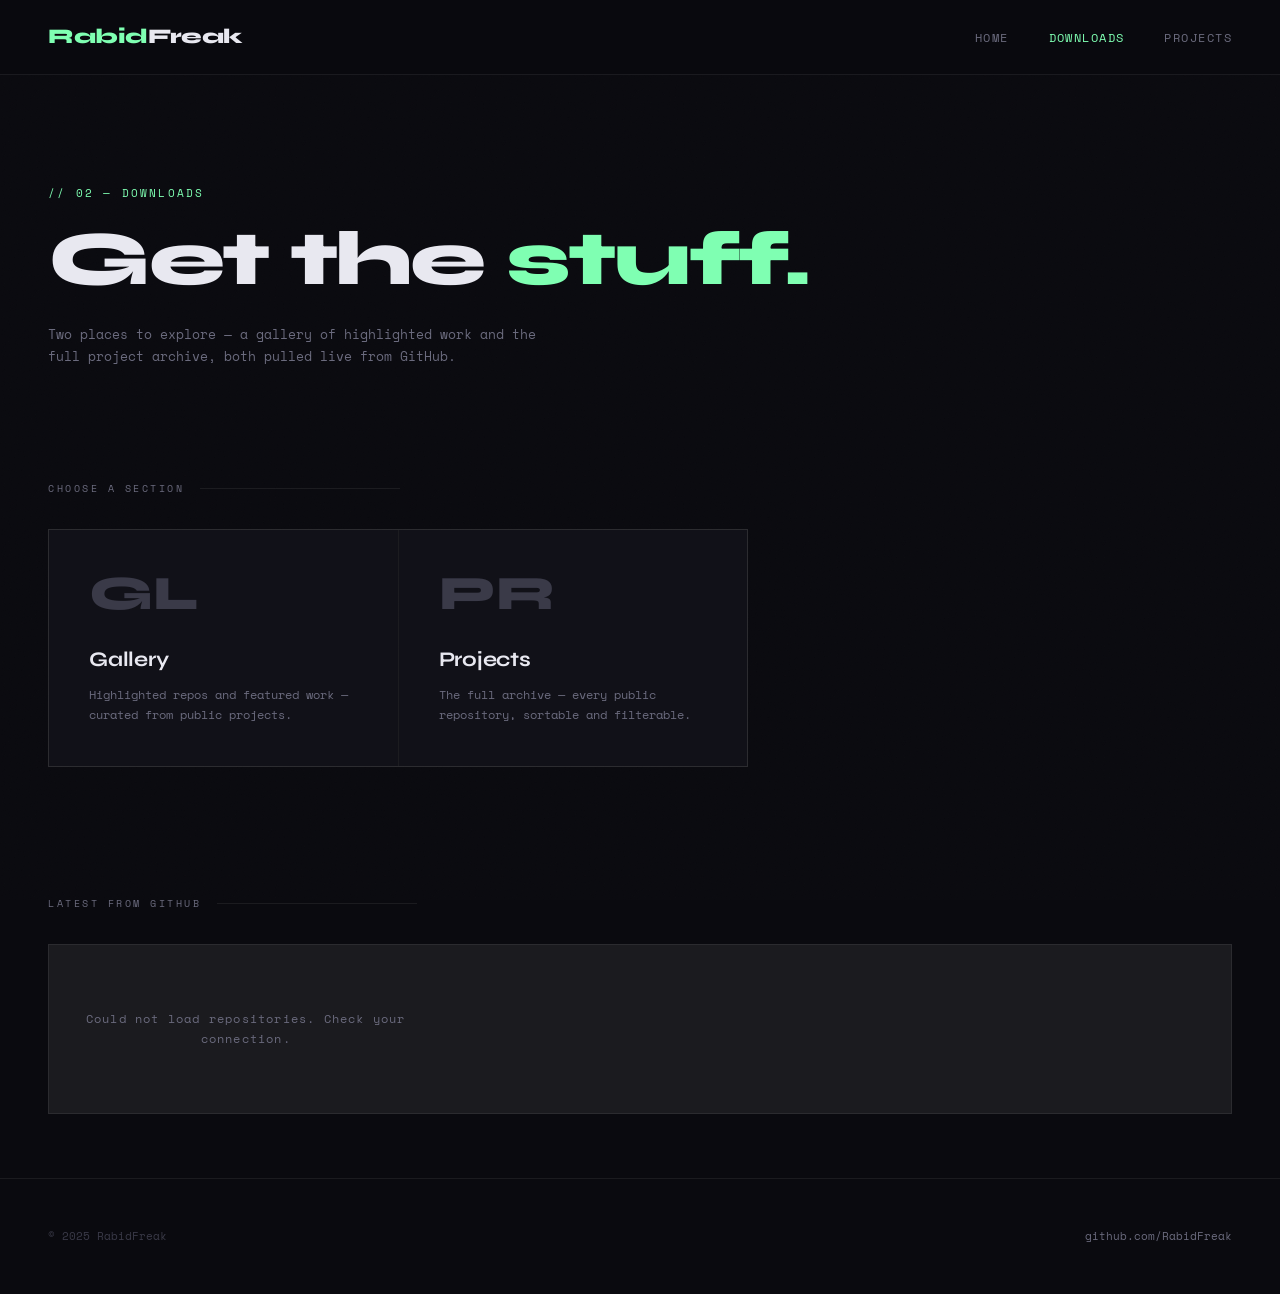
==== downloads.html @ 247144f9 "Add files via upload" ====
<!DOCTYPE html>
<html lang="en">
<head>
  <meta charset="UTF-8">
  <meta name="viewport" content="width=device-width, initial-scale=1.0">
  <title>Downloads — RabidFreak</title>
  <link rel="stylesheet" href="style.css">
</head>
<body>

<nav>
  <a href="index.html" class="nav-logo">Rabid<span>Freak</span></a>
  <ul class="nav-links">
    <li><a href="index.html">Home</a></li>
    <li><a href="downloads.html" class="active">Downloads</a></li>
    <li><a href="projects.html">Projects</a></li>
  </ul>
</nav>

<main>
  <div class="page-header reveal">
    <p class="eyebrow">// 02 — Downloads</p>
    <h1>Get the <span class="hl">stuff.</span></h1>
    <p>Two places to explore — a gallery of highlighted work and the full project archive, both pulled live from GitHub.</p>
  </div>

  <section class="reveal">
    <div class="section-label">Choose a section</div>
    <div class="downloads-grid">
      <a href="gallery.html" class="dl-card">
        <div class="dl-icon">GL</div>
        <h3>Gallery</h3>
        <p>Highlighted repos and featured work — curated from public projects.</p>
      </a>
      <a href="projects.html" class="dl-card">
        <div class="dl-icon">PR</div>
        <h3>Projects</h3>
        <p>The full archive — every public repository, sortable and filterable.</p>
      </a>
    </div>
  </section>

  <section class="reveal">
    <div class="section-label">Latest from GitHub</div>
    <div id="latest-repos" class="repo-grid">
      <div class="loading">Fetching repos<span class="loading-dots"></span></div>
    </div>
  </section>
</main>

<footer>
  <span>© 2025 RabidFreak</span>
  <a href="https://github.com/RabidFreak" target="_blank">github.com/RabidFreak</a>
</footer>

<script>
  const reveals = document.querySelectorAll('.reveal');
  const obs = new IntersectionObserver(entries => {
    entries.forEach(e => { if (e.isIntersecting) e.target.classList.add('visible'); });
  }, { threshold: 0.1 });
  reveals.forEach(r => obs.observe(r));

  const LANG_COLORS = {
    JavaScript: '#f7df1e', TypeScript: '#3178c6', Python: '#3572A5',
    HTML: '#e34c26', CSS: '#563d7c', Shell: '#89e051',
    C: '#555555', 'C++': '#f34b7d', 'C#': '#178600',
    Java: '#b07219', Go: '#00ADD8', Rust: '#dea584',
    Ruby: '#701516', PHP: '#4F5D95', Swift: '#F05138',
    Kotlin: '#A97BFF', Dart: '#00B4AB',
  };

  async function loadLatest() {
    try {
      const res = await fetch('https://api.github.com/users/RabidFreak/repos?sort=updated&per_page=6');
      const repos = await res.json();
      const container = document.getElementById('latest-repos');

      if (!repos.length) {
        container.innerHTML = '<div class="empty">No public repositories found.</div>';
        return;
      }

      container.innerHTML = repos.map(repo => {
        const color = LANG_COLORS[repo.language] || 'var(--accent)';
        const desc = repo.description || 'No description provided.';
        return `
          <a href="${repo.html_url}" target="_blank" class="repo-card">
            <div class="repo-name">${repo.name}</div>
            <div class="repo-desc">${desc}</div>
            <div class="repo-footer">
              ${repo.language ? `<span class="repo-lang"><span class="lang-dot" style="background:${color}"></span>${repo.language}</span>` : ''}
              <span>★ ${repo.stargazers_count}</span>
              <span>⑂ ${repo.forks_count}</span>
            </div>
          </a>`;
      }).join('');
    } catch (e) {
      document.getElementById('latest-repos').innerHTML =
        '<div class="empty">Could not load repositories. Check your connection.</div>';
    }
  }

  loadLatest();
</script>
</body>
</html>
---- style.css ----
@import url('https://fonts.googleapis.com/css2?family=Space+Mono:ital,wght@0,400;0,700;1,400&family=Syne:wght@400;600;700;800&display=swap');

*, *::before, *::after { box-sizing: border-box; margin: 0; padding: 0; }

:root {
  --bg: #0a0a0f;
  --surface: #111118;
  --surface2: #18181f;
  --border: rgba(255,255,255,0.07);
  --border-hover: rgba(255,255,255,0.18);
  --accent: #7fffb2;
  --accent2: #5bffe4;
  --accent3: #ff6b6b;
  --text: #e8e8f0;
  --muted: #6b6b7e;
  --muted2: #3a3a48;
  --font-display: 'Syne', sans-serif;
  --font-mono: 'Space Mono', monospace;
}

html { scroll-behavior: smooth; }

body {
  background: var(--bg);
  color: var(--text);
  font-family: var(--font-mono);
  font-size: 14px;
  line-height: 1.7;
  min-height: 100vh;
  overflow-x: hidden;
}

/* Noise texture overlay */
body::before {
  content: '';
  position: fixed;
  inset: 0;
  background-image: url("data:image/svg+xml,%3Csvg viewBox='0 0 256 256' xmlns='http://www.w3.org/2000/svg'%3E%3Cfilter id='n'%3E%3CfeTurbulence type='fractalNoise' baseFrequency='0.9' numOctaves='4' stitchTiles='stitch'/%3E%3C/filter%3E%3Crect width='100%25' height='100%25' filter='url(%23n)' opacity='0.035'/%3E%3C/svg%3E");
  background-size: 200px 200px;
  pointer-events: none;
  z-index: 0;
  opacity: 0.5;
}

/* ===== NAV ===== */
nav {
  position: fixed;
  top: 0;
  left: 0;
  right: 0;
  z-index: 100;
  display: flex;
  align-items: center;
  justify-content: space-between;
  padding: 1.2rem 3rem;
  background: rgba(10,10,15,0.85);
  backdrop-filter: blur(12px);
  border-bottom: 1px solid var(--border);
}

.nav-logo {
  font-family: var(--font-display);
  font-weight: 800;
  font-size: 1.3rem;
  color: var(--accent);
  text-decoration: none;
  letter-spacing: -0.02em;
}

.nav-logo span { color: var(--text); }

.nav-links {
  display: flex;
  gap: 2.5rem;
  list-style: none;
}

.nav-links a {
  color: var(--muted);
  text-decoration: none;
  font-size: 12px;
  letter-spacing: 0.12em;
  text-transform: uppercase;
  transition: color 0.2s;
}

.nav-links a:hover,
.nav-links a.active { color: var(--accent); }

/* ===== MAIN WRAPPER ===== */
main {
  position: relative;
  z-index: 1;
  padding-top: 80px;
}

/* ===== PAGE HEADER ===== */
.page-header {
  padding: 5rem 3rem 3rem;
  max-width: 900px;
}

.page-header .eyebrow {
  font-size: 11px;
  letter-spacing: 0.2em;
  text-transform: uppercase;
  color: var(--accent);
  margin-bottom: 1rem;
}

.page-header h1 {
  font-family: var(--font-display);
  font-size: clamp(2.5rem, 6vw, 5rem);
  font-weight: 800;
  line-height: 1.05;
  letter-spacing: -0.03em;
  color: var(--text);
}

.page-header h1 .hl { color: var(--accent); }

.page-header p {
  margin-top: 1.5rem;
  color: var(--muted);
  font-size: 13px;
  max-width: 520px;
}

/* ===== SECTION ===== */
section {
  padding: 4rem 3rem;
}

.section-label {
  font-size: 10px;
  letter-spacing: 0.25em;
  text-transform: uppercase;
  color: var(--muted);
  margin-bottom: 2rem;
  display: flex;
  align-items: center;
  gap: 1rem;
}

.section-label::after {
  content: '';
  flex: 1;
  height: 1px;
  background: var(--border);
  max-width: 200px;
}

/* ===== CARDS ===== */
.card-grid {
  display: grid;
  grid-template-columns: repeat(auto-fill, minmax(280px, 1fr));
  gap: 1.5px;
  background: var(--border);
  border: 1px solid var(--border);
}

.card {
  background: var(--surface);
  padding: 2rem;
  text-decoration: none;
  color: var(--text);
  transition: background 0.2s;
  position: relative;
  overflow: hidden;
}

.card::before {
  content: '';
  position: absolute;
  top: 0; left: 0; right: 0;
  height: 2px;
  background: var(--accent);
  transform: scaleX(0);
  transform-origin: left;
  transition: transform 0.3s;
}

.card:hover { background: var(--surface2); }
.card:hover::before { transform: scaleX(1); }

.card-tag {
  font-size: 10px;
  letter-spacing: 0.15em;
  text-transform: uppercase;
  color: var(--accent);
  margin-bottom: 1rem;
}

.card h3 {
  font-family: var(--font-display);
  font-size: 1.2rem;
  font-weight: 700;
  letter-spacing: -0.01em;
  margin-bottom: 0.75rem;
  color: var(--text);
}

.card p {
  font-size: 12px;
  color: var(--muted);
  line-height: 1.6;
}

.card-meta {
  margin-top: 1.5rem;
  display: flex;
  gap: 1rem;
  font-size: 11px;
  color: var(--muted2);
}

.card-meta span { display: flex; align-items: center; gap: 0.3rem; }

/* ===== REPO CARDS ===== */
.repo-grid {
  display: grid;
  grid-template-columns: repeat(auto-fill, minmax(300px, 1fr));
  gap: 1px;
  background: var(--border);
  border: 1px solid var(--border);
}

.repo-card {
  background: var(--surface);
  padding: 1.75rem;
  text-decoration: none;
  color: inherit;
  display: flex;
  flex-direction: column;
  gap: 0.75rem;
  transition: background 0.2s;
  position: relative;
}

.repo-card:hover { background: var(--surface2); }

.repo-card::after {
  content: '↗';
  position: absolute;
  top: 1.75rem;
  right: 1.75rem;
  font-size: 14px;
  color: var(--muted2);
  transition: color 0.2s, transform 0.2s;
}

.repo-card:hover::after { color: var(--accent); transform: translate(2px, -2px); }

.repo-name {
  font-family: var(--font-display);
  font-weight: 700;
  font-size: 1rem;
  color: var(--text);
  padding-right: 2rem;
}

.repo-desc {
  font-size: 12px;
  color: var(--muted);
  line-height: 1.6;
  flex: 1;
}

.repo-footer {
  display: flex;
  gap: 1.2rem;
  font-size: 11px;
  color: var(--muted2);
  margin-top: 0.5rem;
}

.repo-lang {
  display: flex;
  align-items: center;
  gap: 0.4rem;
}

.lang-dot {
  width: 8px;
  height: 8px;
  border-radius: 50%;
  background: var(--accent);
}

/* ===== LOADING / EMPTY ===== */
.loading, .empty {
  padding: 4rem 2rem;
  text-align: center;
  color: var(--muted);
  font-size: 12px;
  letter-spacing: 0.1em;
}

.loading-dots::after {
  content: '...';
  animation: dots 1.2s steps(4, end) infinite;
}

@keyframes dots {
  0%, 25% { content: ''; }
  50% { content: '.'; }
  75% { content: '..'; }
  100% { content: '...'; }
}

/* ===== HERO (index) ===== */
.hero {
  min-height: calc(100vh - 80px);
  display: flex;
  flex-direction: column;
  justify-content: center;
  padding: 4rem 3rem;
  position: relative;
}

.hero-grid-bg {
  position: absolute;
  inset: 0;
  background-image:
    linear-gradient(var(--border) 1px, transparent 1px),
    linear-gradient(90deg, var(--border) 1px, transparent 1px);
  background-size: 60px 60px;
  mask-image: radial-gradient(ellipse 80% 80% at 50% 50%, black 40%, transparent 100%);
}

.hero-eyebrow {
  font-size: 11px;
  letter-spacing: 0.25em;
  text-transform: uppercase;
  color: var(--accent);
  margin-bottom: 2rem;
  position: relative;
}

.hero h1 {
  font-family: var(--font-display);
  font-size: clamp(3rem, 9vw, 8rem);
  font-weight: 800;
  line-height: 0.95;
  letter-spacing: -0.04em;
  color: var(--text);
  position: relative;
  max-width: 800px;
}

.hero h1 .big-accent { color: var(--accent); display: block; }

.hero-sub {
  margin-top: 2.5rem;
  color: var(--muted);
  font-size: 13px;
  max-width: 480px;
  position: relative;
  line-height: 1.8;
}

.hero-nav-cards {
  margin-top: 4rem;
  display: grid;
  grid-template-columns: repeat(3, 1fr);
  gap: 1px;
  background: var(--border);
  border: 1px solid var(--border);
  max-width: 700px;
  position: relative;
}

.hero-nav-card {
  background: var(--surface);
  padding: 1.75rem;
  text-decoration: none;
  color: var(--text);
  transition: background 0.2s;
  display: block;
}

.hero-nav-card:hover { background: var(--surface2); }

.hero-nav-card .num {
  font-size: 10px;
  color: var(--muted2);
  letter-spacing: 0.1em;
  margin-bottom: 1rem;
}

.hero-nav-card .title {
  font-family: var(--font-display);
  font-size: 1.1rem;
  font-weight: 700;
  color: var(--text);
  margin-bottom: 0.4rem;
}

.hero-nav-card .desc {
  font-size: 11px;
  color: var(--muted);
}

.hero-nav-card:hover .title { color: var(--accent); }

/* ===== DOWNLOADS ===== */
.downloads-grid {
  display: grid;
  grid-template-columns: repeat(2, 1fr);
  gap: 1px;
  background: var(--border);
  border: 1px solid var(--border);
  max-width: 700px;
}

.dl-card {
  background: var(--surface);
  padding: 2.5rem;
  text-decoration: none;
  color: var(--text);
  transition: background 0.2s;
  display: block;
}

.dl-card:hover { background: var(--surface2); }

.dl-card .dl-icon {
  font-family: var(--font-display);
  font-size: 3rem;
  font-weight: 800;
  color: var(--muted2);
  margin-bottom: 1.5rem;
  line-height: 1;
  transition: color 0.2s;
}

.dl-card:hover .dl-icon { color: var(--accent); }

.dl-card h3 {
  font-family: var(--font-display);
  font-size: 1.3rem;
  font-weight: 700;
  margin-bottom: 0.5rem;
  letter-spacing: -0.01em;
}

.dl-card p {
  font-size: 12px;
  color: var(--muted);
}

/* ===== GALLERY ===== */
.gallery-grid {
  display: grid;
  grid-template-columns: repeat(auto-fill, minmax(240px, 1fr));
  gap: 1px;
  background: var(--border);
  border: 1px solid var(--border);
}

.gallery-item {
  background: var(--surface);
  padding: 2.5rem 2rem;
  text-decoration: none;
  color: var(--text);
  transition: background 0.2s;
  display: flex;
  flex-direction: column;
  gap: 1rem;
  min-height: 180px;
  position: relative;
}

.gallery-item:hover { background: var(--surface2); }

.gallery-item .gi-type {
  font-size: 10px;
  letter-spacing: 0.2em;
  text-transform: uppercase;
  color: var(--accent2);
}

.gallery-item h3 {
  font-family: var(--font-display);
  font-size: 1.1rem;
  font-weight: 700;
  letter-spacing: -0.01em;
  flex: 1;
}

.gallery-item .gi-link {
  font-size: 11px;
  color: var(--muted);
  transition: color 0.2s;
}

.gallery-item:hover .gi-link { color: var(--accent); }

/* ===== FOOTER ===== */
footer {
  position: relative;
  z-index: 1;
  padding: 3rem;
  border-top: 1px solid var(--border);
  display: flex;
  justify-content: space-between;
  align-items: center;
  font-size: 11px;
  color: var(--muted2);
}

footer a {
  color: var(--muted);
  text-decoration: none;
  transition: color 0.2s;
}

footer a:hover { color: var(--accent); }

/* ===== FILTER BAR ===== */
.filter-bar {
  display: flex;
  gap: 0.75rem;
  flex-wrap: wrap;
  margin-bottom: 2rem;
}

.filter-btn {
  background: none;
  border: 1px solid var(--border);
  color: var(--muted);
  font-family: var(--font-mono);
  font-size: 11px;
  letter-spacing: 0.1em;
  text-transform: uppercase;
  padding: 0.4rem 1rem;
  cursor: pointer;
  transition: all 0.2s;
}

.filter-btn:hover { border-color: var(--border-hover); color: var(--text); }
.filter-btn.active { border-color: var(--accent); color: var(--accent); }

/* ===== SCROLL REVEAL ===== */
.reveal {
  opacity: 0;
  transform: translateY(20px);
  transition: opacity 0.5s ease, transform 0.5s ease;
}

.reveal.visible {
  opacity: 1;
  transform: translateY(0);
}

@media (max-width: 700px) {
  nav { padding: 1rem 1.5rem; }
  .nav-links { gap: 1.5rem; }
  section, .page-header, .hero { padding-left: 1.5rem; padding-right: 1.5rem; }
  .hero-nav-cards, .downloads-grid { grid-template-columns: 1fr; }
  footer { flex-direction: column; gap: 1rem; text-align: center; }
}
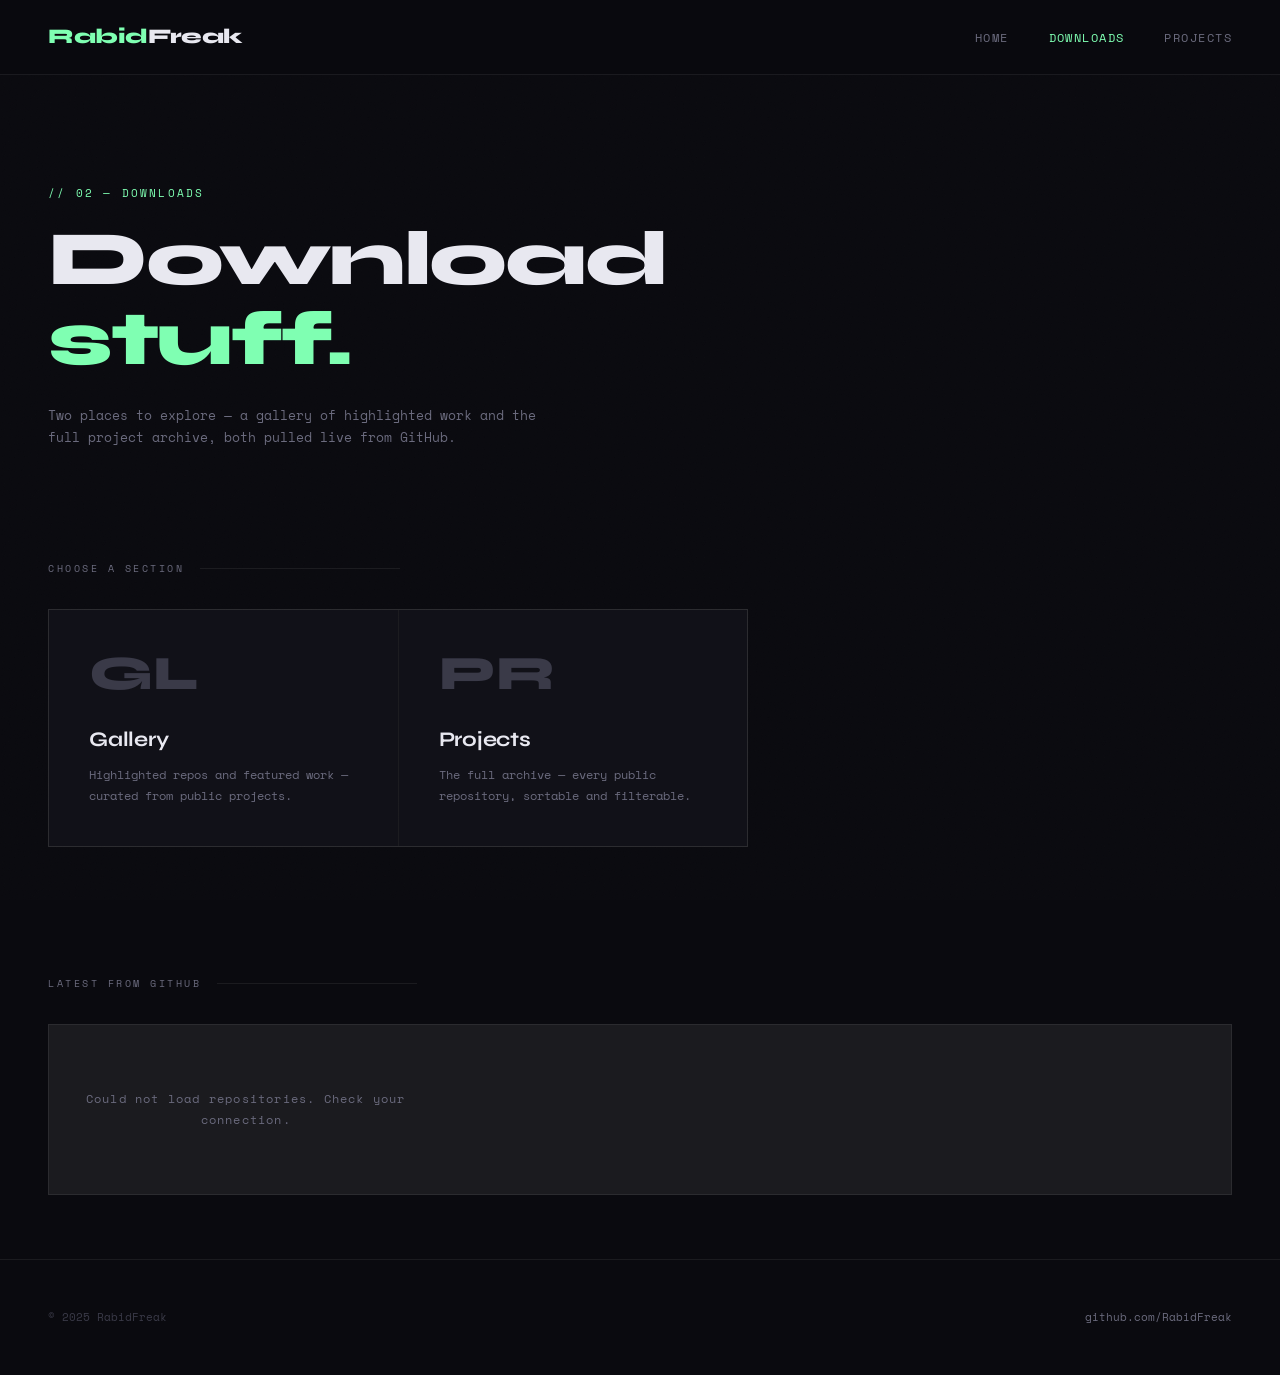
==== commit d4235668: "Update downloads.html" ====
--- a/downloads.html
+++ b/downloads.html
@@ -3,7 +3,7 @@
 <head>
   <meta charset="UTF-8">
   <meta name="viewport" content="width=device-width, initial-scale=1.0">
-  <title>Downloads — RabidFreak</title>
+  <title>Downloads -RabidFreak</title>
   <link rel="stylesheet" href="style.css">
 </head>
 <body>
@@ -20,7 +20,7 @@
 <main>
   <div class="page-header reveal">
     <p class="eyebrow">// 02 — Downloads</p>
-    <h1>Get the <span class="hl">stuff.</span></h1>
+    <h1>Download <span class="hl">stuff.</span></h1>
     <p>Two places to explore — a gallery of highlighted work and the full project archive, both pulled live from GitHub.</p>
   </div>
 
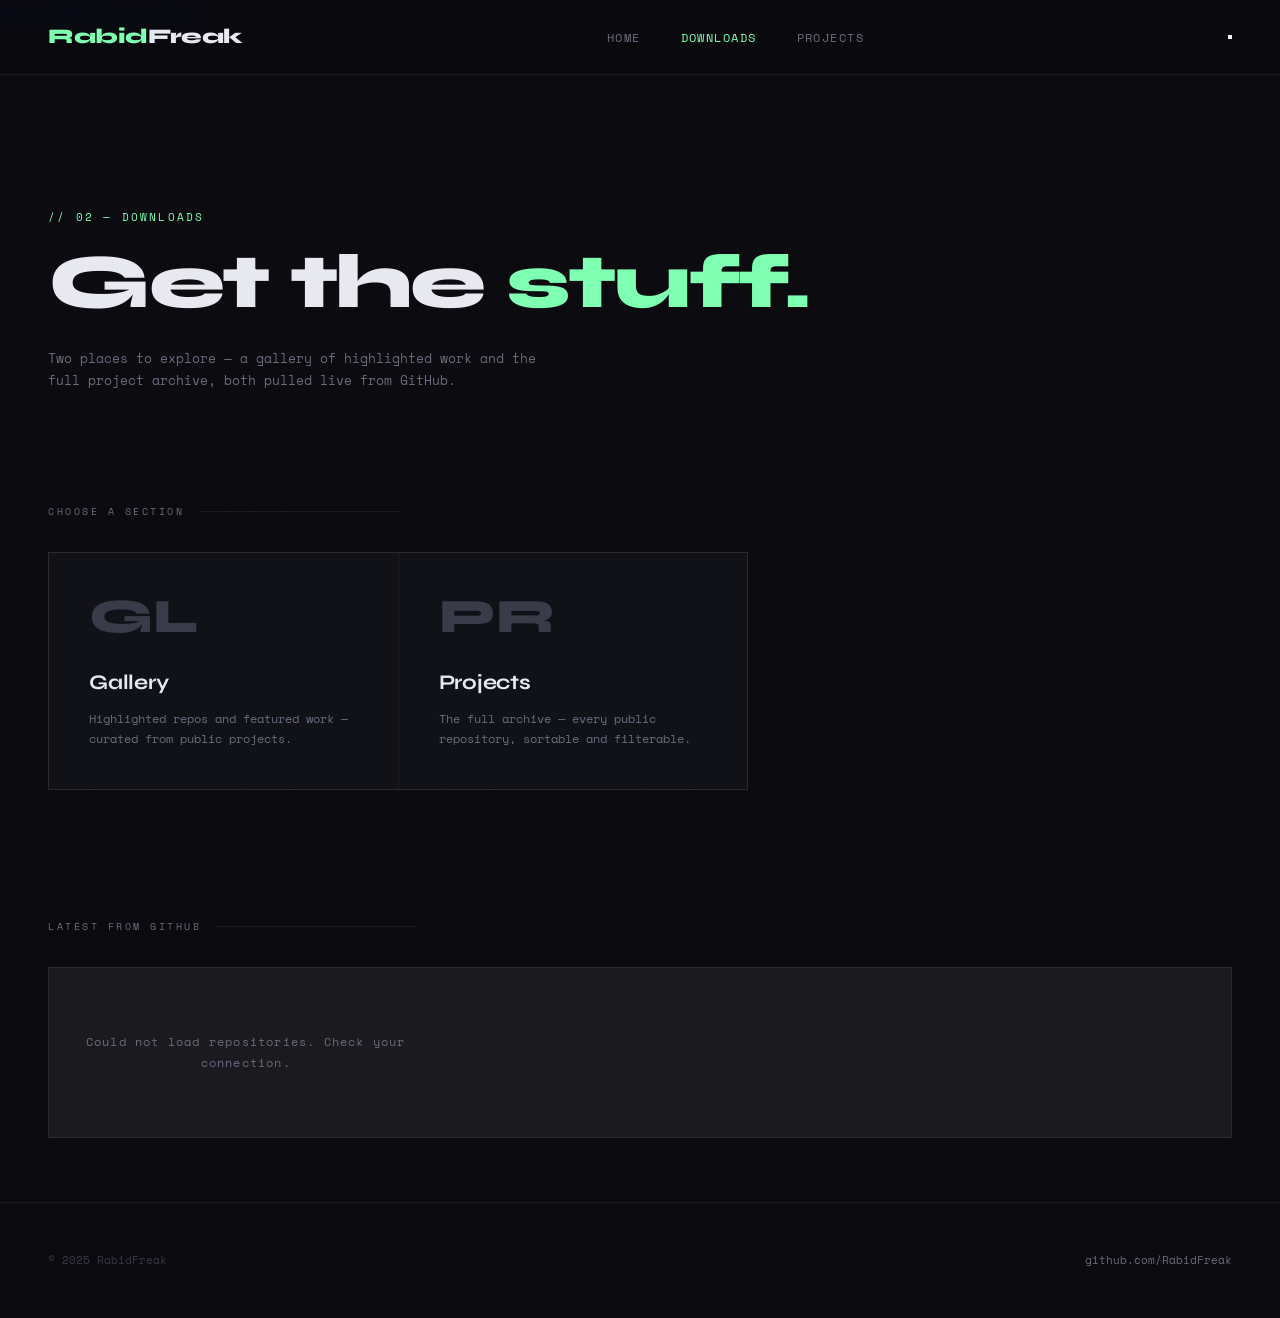
==== commit 6671e67d: "Update downloads.html" ====
--- a/downloads.html
+++ b/downloads.html
@@ -3,10 +3,16 @@
 <head>
   <meta charset="UTF-8">
   <meta name="viewport" content="width=device-width, initial-scale=1.0">
-  <title>Downloads -RabidFreak</title>
+  <title>Downloads — RabidFreak</title>
   <link rel="stylesheet" href="style.css">
 </head>
 <body>
+
+<div class="mobile-menu" id="mobile-menu">
+  <a href="index.html">Home</a>
+  <a href="downloads.html" class="active">Downloads</a>
+  <a href="projects.html">Projects</a>
+</div>
 
 <nav>
   <a href="index.html" class="nav-logo">Rabid<span>Freak</span></a>
@@ -15,12 +21,13 @@
     <li><a href="downloads.html" class="active">Downloads</a></li>
     <li><a href="projects.html">Projects</a></li>
   </ul>
+  <button class="hamburger" id="hamburger" aria-label="Menu"><span></span><span></span><span></span></button>
 </nav>
 
 <main>
   <div class="page-header reveal">
     <p class="eyebrow">// 02 — Downloads</p>
-    <h1>Download <span class="hl">stuff.</span></h1>
+    <h1>Get the <span class="hl">stuff.</span></h1>
     <p>Two places to explore — a gallery of highlighted work and the full project archive, both pulled live from GitHub.</p>
   </div>
 
@@ -102,5 +109,39 @@
 
   loadLatest();
 </script>
+
+<script>
+  // Hamburger
+  (function() {
+    var hb = document.getElementById('hamburger');
+    var mm = document.getElementById('mobile-menu');
+    if (!hb || !mm) return;
+    hb.addEventListener('click', function() {
+      hb.classList.toggle('open');
+      mm.classList.toggle('open');
+    });
+    mm.querySelectorAll('a').forEach(function(a) {
+      a.addEventListener('click', function() {
+        hb.classList.remove('open');
+        mm.classList.remove('open');
+      });
+    });
+  })();
+
+  // Logo 5-tap easter egg
+  (function() {
+    var logo = document.querySelector('.nav-logo');
+    if (!logo) return;
+    var tc = 0, tt = null;
+    logo.addEventListener('click', function(e) {
+      e.preventDefault();
+      tc++;
+      if (tt) clearTimeout(tt);
+      if (tc >= 5) { tc = 0; window.location.href = 'passcode.html'; return; }
+      tt = setTimeout(function() { tc = 0; window.location.href = 'index.html'; }, 600);
+    });
+  })();
+</script>
+
 </body>
 </html>
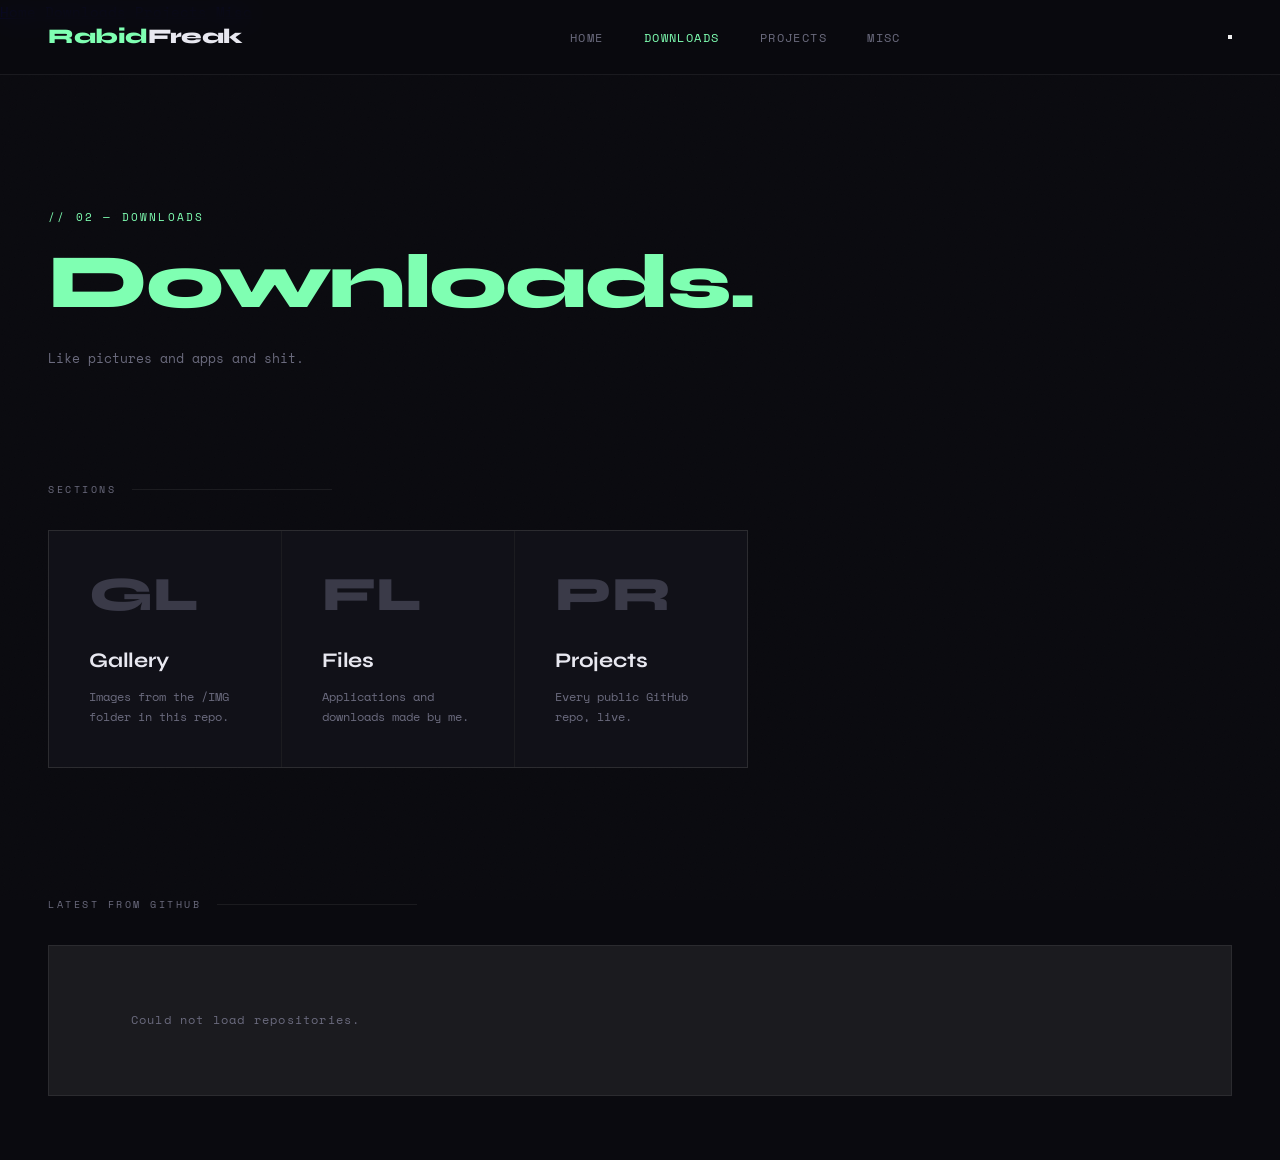
==== commit 9799f2e1: "Revise downloads section header and description Updated the header and description for the downloads" ====
--- a/downloads.html
+++ b/downloads.html
@@ -12,6 +12,7 @@
   <a href="index.html">Home</a>
   <a href="downloads.html" class="active">Downloads</a>
   <a href="projects.html">Projects</a>
+  <a href="misc.html">Misc</a>
 </div>
 
 <nav>
@@ -20,6 +21,7 @@
     <li><a href="index.html">Home</a></li>
     <li><a href="downloads.html" class="active">Downloads</a></li>
     <li><a href="projects.html">Projects</a></li>
+    <li><a href="misc.html">Misc</a></li>
   </ul>
   <button class="hamburger" id="hamburger" aria-label="Menu"><span></span><span></span><span></span></button>
 </nav>
@@ -27,22 +29,27 @@
 <main>
   <div class="page-header reveal">
     <p class="eyebrow">// 02 — Downloads</p>
-    <h1>Get the <span class="hl">stuff.</span></h1>
-    <p>Two places to explore — a gallery of highlighted work and the full project archive, both pulled live from GitHub.</p>
+    <h1><span class="hl">Downloads.</span></h1>
+    <p>Like pictures and apps and shit.</p>
   </div>
 
   <section class="reveal">
-    <div class="section-label">Choose a section</div>
-    <div class="downloads-grid">
+    <div class="section-label">Sections</div>
+    <div class="downloads-grid" style="grid-template-columns: repeat(3, 1fr);">
       <a href="gallery.html" class="dl-card">
         <div class="dl-icon">GL</div>
         <h3>Gallery</h3>
-        <p>Highlighted repos and featured work — curated from public projects.</p>
+        <p>Images from the /IMG folder in this repo.</p>
+      </a>
+      <a href="files.html" class="dl-card">
+        <div class="dl-icon">FL</div>
+        <h3>Files</h3>
+        <p>Applications and downloads made by me.</p>
       </a>
       <a href="projects.html" class="dl-card">
         <div class="dl-icon">PR</div>
         <h3>Projects</h3>
-        <p>The full archive — every public repository, sortable and filterable.</p>
+        <p>Every public GitHub repo, live.</p>
       </a>
     </div>
   </section>
@@ -55,10 +62,6 @@
   </section>
 </main>
 
-<footer>
-  <span>© 2025 RabidFreak</span>
-  <a href="https://github.com/RabidFreak" target="_blank">github.com/RabidFreak</a>
-</footer>
 
 <script>
   const reveals = document.querySelectorAll('.reveal');
@@ -68,80 +71,53 @@
   reveals.forEach(r => obs.observe(r));
 
   const LANG_COLORS = {
-    JavaScript: '#f7df1e', TypeScript: '#3178c6', Python: '#3572A5',
-    HTML: '#e34c26', CSS: '#563d7c', Shell: '#89e051',
-    C: '#555555', 'C++': '#f34b7d', 'C#': '#178600',
-    Java: '#b07219', Go: '#00ADD8', Rust: '#dea584',
-    Ruby: '#701516', PHP: '#4F5D95', Swift: '#F05138',
-    Kotlin: '#A97BFF', Dart: '#00B4AB',
+    JavaScript:'#f7df1e',TypeScript:'#3178c6',Python:'#3572A5',HTML:'#e34c26',
+    CSS:'#563d7c',Shell:'#89e051',C:'#555555','C++':'#f34b7d','C#':'#178600',
+    Java:'#b07219',Go:'#00ADD8',Rust:'#dea584',Ruby:'#701516',PHP:'#4F5D95',
+    Swift:'#F05138',Kotlin:'#A97BFF',Dart:'#00B4AB',
   };
 
   async function loadLatest() {
     try {
       const res = await fetch('https://api.github.com/users/RabidFreak/repos?sort=updated&per_page=6');
-      const repos = await res.json();
+      const repos = (await res.json()).filter(r => r.name !== 'RabidFreak.github.io');
       const container = document.getElementById('latest-repos');
-
-      if (!repos.length) {
-        container.innerHTML = '<div class="empty">No public repositories found.</div>';
-        return;
-      }
-
+      if (!repos.length) { container.innerHTML = '<div class="empty">No public repositories found.</div>'; return; }
       container.innerHTML = repos.map(repo => {
         const color = LANG_COLORS[repo.language] || 'var(--accent)';
-        const desc = repo.description || 'No description provided.';
-        return `
-          <a href="${repo.html_url}" target="_blank" class="repo-card">
-            <div class="repo-name">${repo.name}</div>
-            <div class="repo-desc">${desc}</div>
-            <div class="repo-footer">
-              ${repo.language ? `<span class="repo-lang"><span class="lang-dot" style="background:${color}"></span>${repo.language}</span>` : ''}
-              <span>★ ${repo.stargazers_count}</span>
-              <span>⑂ ${repo.forks_count}</span>
-            </div>
-          </a>`;
+        return `<a href="${repo.html_url}" target="_blank" class="repo-card">
+          <div class="repo-name">${repo.name}</div>
+          <div class="repo-desc">${repo.description || 'No description provided.'}</div>
+          <div class="repo-footer">
+            ${repo.language ? `<span class="repo-lang"><span class="lang-dot" style="background:${color}"></span>${repo.language}</span>` : ''}
+            <span>★ ${repo.stargazers_count}</span>
+            <span>⑂ ${repo.forks_count}</span>
+          </div></a>`;
       }).join('');
-    } catch (e) {
-      document.getElementById('latest-repos').innerHTML =
-        '<div class="empty">Could not load repositories. Check your connection.</div>';
+    } catch(e) {
+      document.getElementById('latest-repos').innerHTML = '<div class="empty">Could not load repositories.</div>';
     }
   }
-
   loadLatest();
 </script>
 
 <script>
-  // Hamburger
   (function() {
     var hb = document.getElementById('hamburger');
     var mm = document.getElementById('mobile-menu');
-    if (!hb || !mm) return;
-    hb.addEventListener('click', function() {
-      hb.classList.toggle('open');
-      mm.classList.toggle('open');
+    hb.addEventListener('click', function() { hb.classList.toggle('open'); mm.classList.toggle('open'); });
+    mm.querySelectorAll('a').forEach(function(a) {
+      a.addEventListener('click', function() { hb.classList.remove('open'); mm.classList.remove('open'); });
     });
-    mm.querySelectorAll('a').forEach(function(a) {
-      a.addEventListener('click', function() {
-        hb.classList.remove('open');
-        mm.classList.remove('open');
-      });
-    });
-  })();
-
-  // Logo 5-tap easter egg
-  (function() {
     var logo = document.querySelector('.nav-logo');
-    if (!logo) return;
     var tc = 0, tt = null;
     logo.addEventListener('click', function(e) {
-      e.preventDefault();
-      tc++;
+      e.preventDefault(); tc++;
       if (tt) clearTimeout(tt);
       if (tc >= 5) { tc = 0; window.location.href = 'passcode.html'; return; }
       tt = setTimeout(function() { tc = 0; window.location.href = 'index.html'; }, 600);
     });
   })();
 </script>
-
 </body>
 </html>
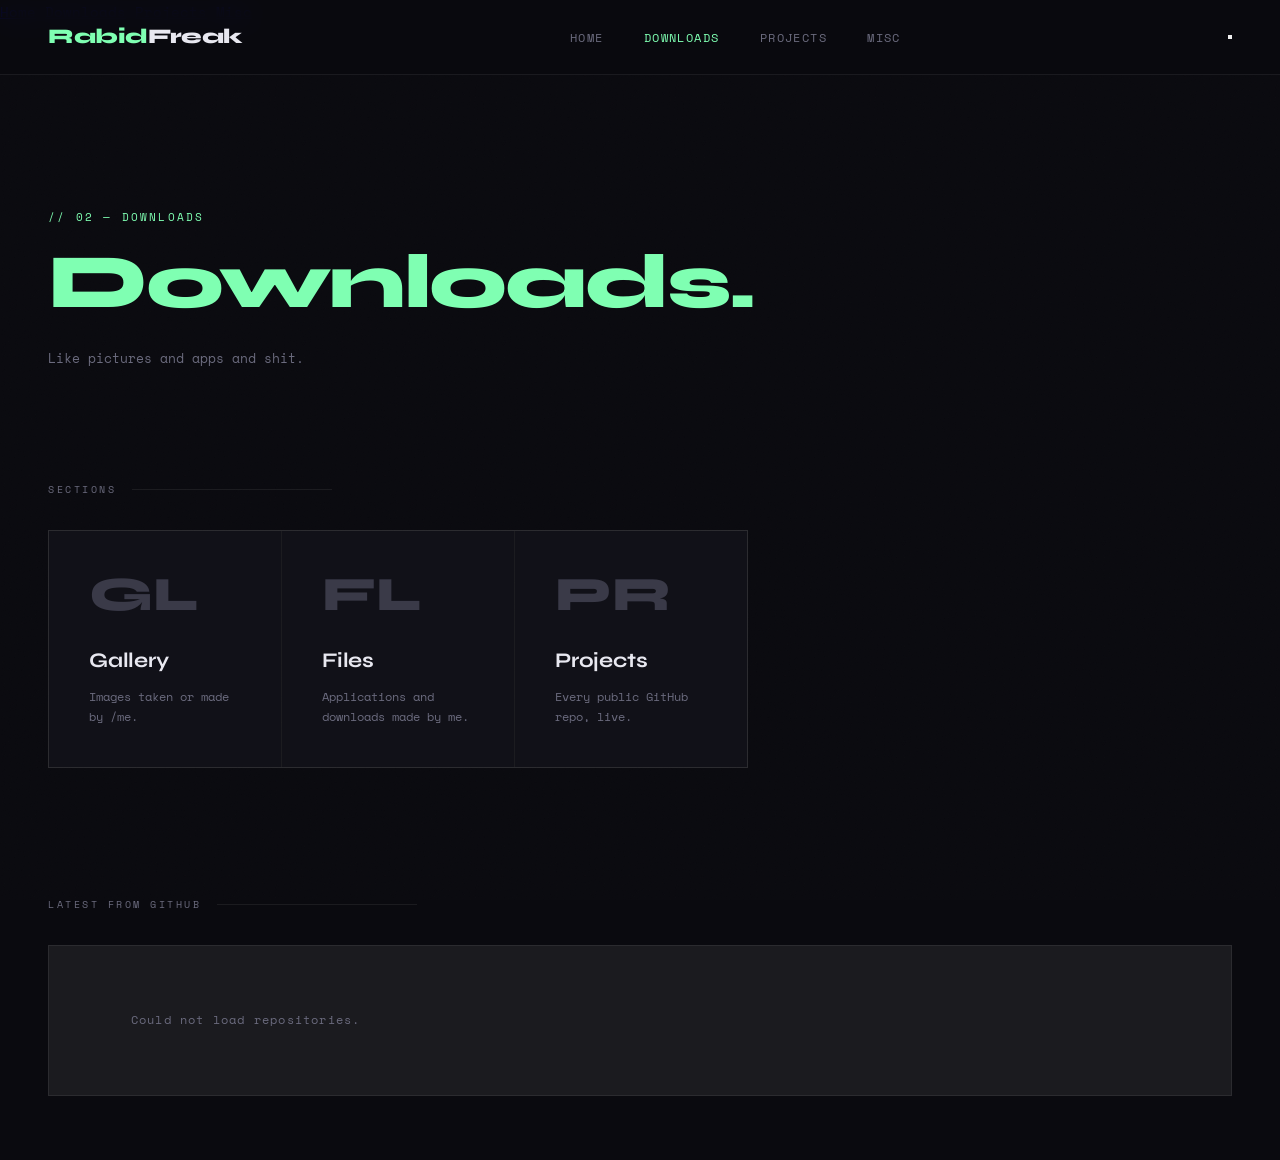
==== commit 84a082e1: "Update description for Gallery section" ====
--- a/downloads.html
+++ b/downloads.html
@@ -39,7 +39,7 @@
       <a href="gallery.html" class="dl-card">
         <div class="dl-icon">GL</div>
         <h3>Gallery</h3>
-        <p>Images from the /IMG folder in this repo.</p>
+        <p>Images taken or made by /me.</p>
       </a>
       <a href="files.html" class="dl-card">
         <div class="dl-icon">FL</div>
